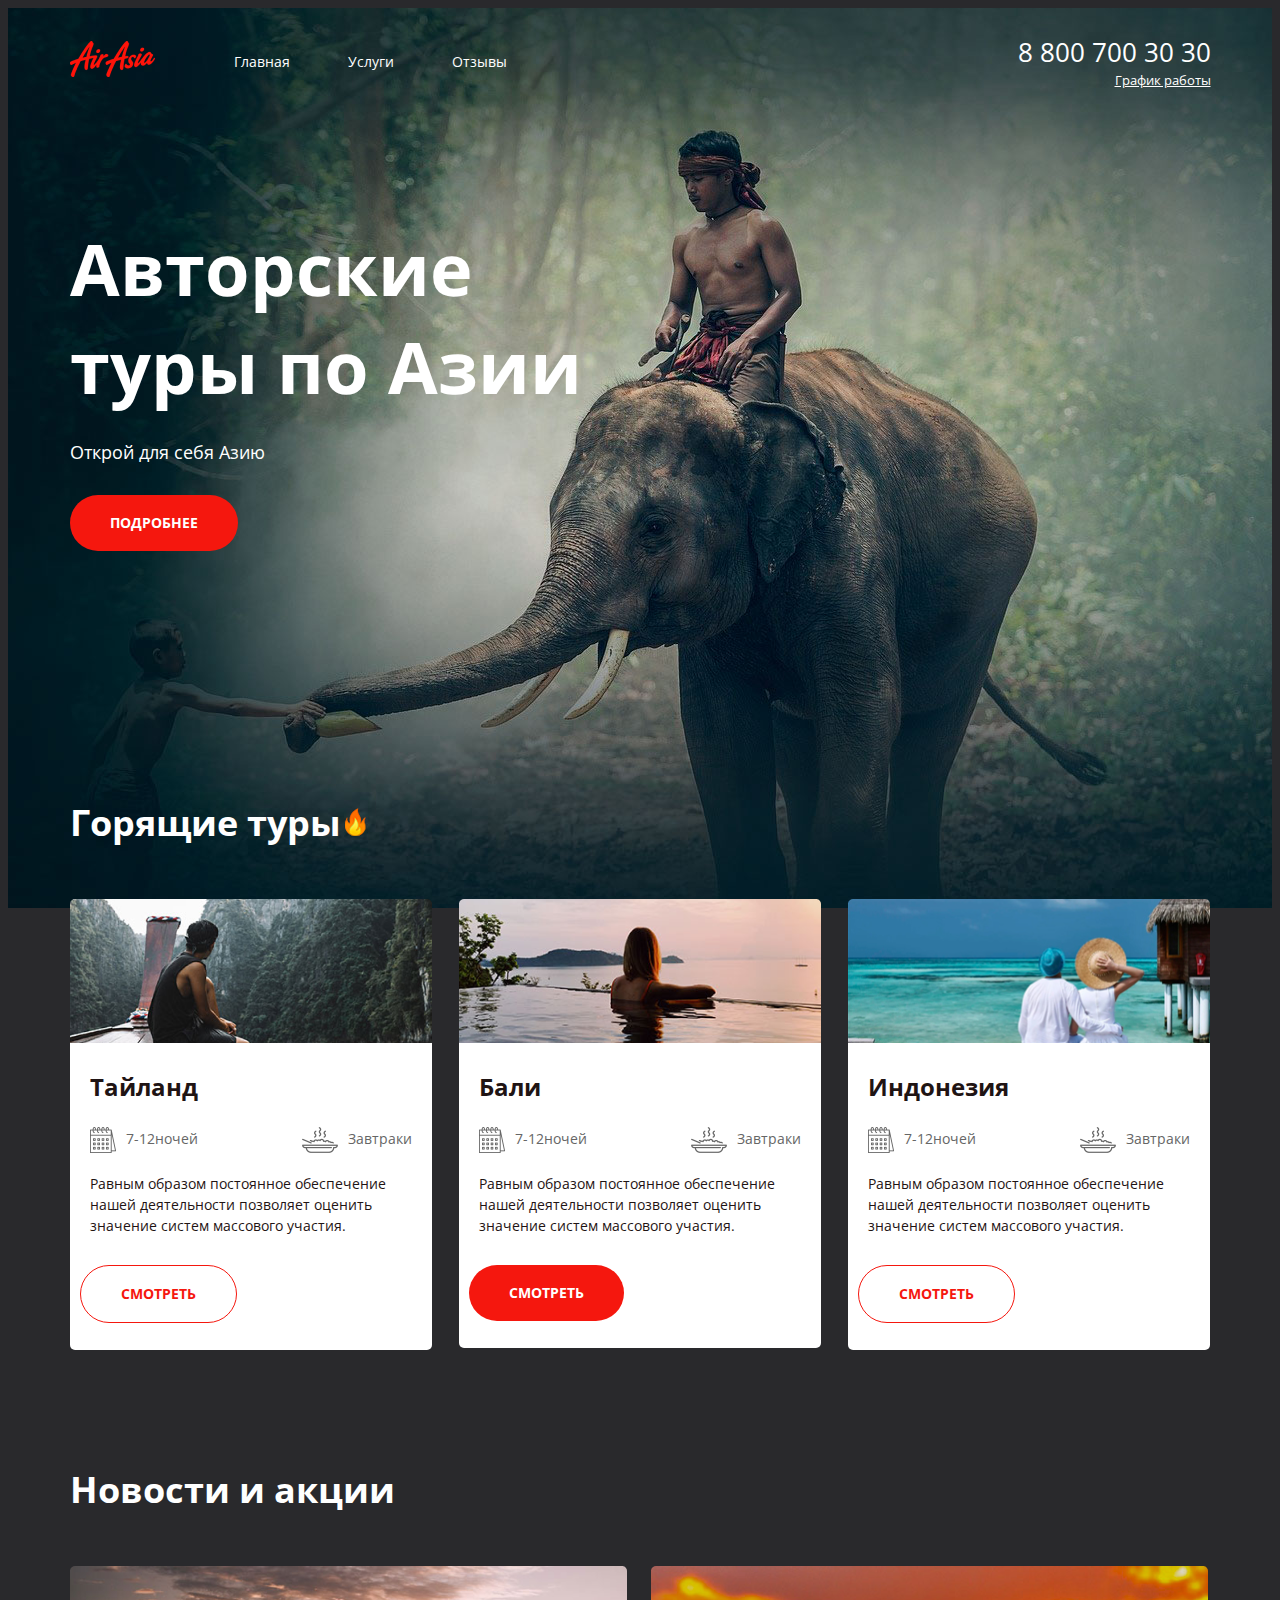
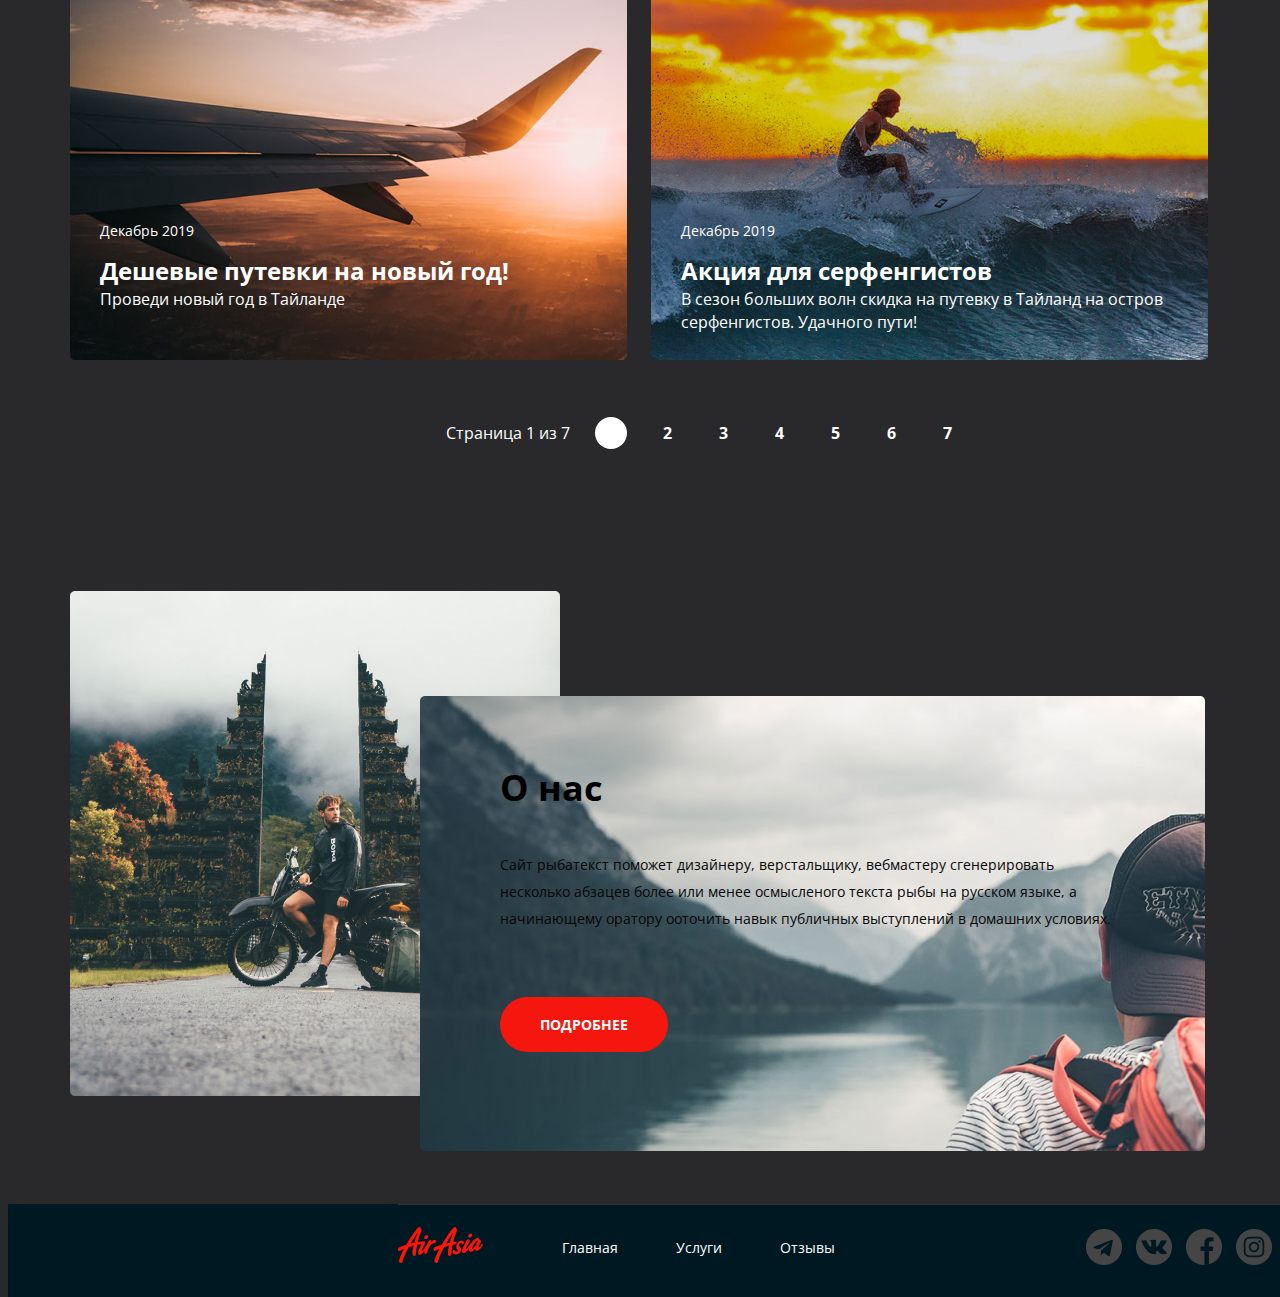
==== main.html @ 70e9b740 "скорректированные файлы" ====
<!DOCTYPE html>
<html lang="ru">
<head>
  <meta charset="UTF-8">
  <style>@import url('https://fonts.googleapis.com/css2?family=Open+Sans:wght@400;600;700&display=swap');</style>
  <link rel="stylesheet" href="main.css">
  <title>Document</title>
</head>

<body>
  <div class="wrapper main-page-wrapper">

    <div class="page_content">   
      <header class="header">
        <div class="container container_header">
          <div class="header__col">
            <a href="#" class="logo">
              <img src="./img/лого.png" alt="" class="logo__pic">
            </a>
            <nav class="menu">
            <ul class="menu__list">
              <li class="menu__item"><a href="#" class="menu__link menu__link_active" >Главная</a></li>
              <li class="menu__item"><a href="./services.html" class="menu__link">Услуги</a></li>
              <li class="menu__item"><a href="./reviews.html" class="menu__link">Отзывы</a></li>
            </ul>
          </nav>
          </div>

          <div class="header__col header__col_align-right">
            <address class="contacts">
              <a href="tel:+78007003030" class="contacts__phone">8 800 700 30 30</a>
              <div class="contacts__mode">График работы</div>
            </address>

          </div>

        </div>
      </header>
            
      
      <main class="main-content">
        <div class="container container_main">
          <div class="useful-info">
            <h1 class="useful-info__title">Авторские туры по Азии</h1>
            <div class="userfil-info__slogan">Открой для себя Азию</div>
            <a class="useful-info__btn btn" href="">Подробнее</a>
          </div>

          <div class="tours">
            <div class="container">
              <div class="tours__title-block">
                <h2 class="title tours__title">Горящие туры</h2>
                <img class="icon tours__title" src="./img/flame.png" alt="">
              </div>
          
            <ul class="tours__tabs">
              
              <li class="tours__item tour-card">
                <div class="tour-card__img-block">
                  <img class="tour__img" src="./img/river.png" alt="">
                </div>
                <div class="tour-card__content">
                  <h3 class="tour-card__title">Тайланд</h3>

                  <div class="tour-card__col">
                    <div class="tour-card__col_left">
                      <img class="tour-card__icon" src="./img/calendar.png" alt="">
                      <div class="tour-card__text">7-12ночей</div>
                    </div>
                    <div class="tour-card__col_right">
                      <img class="tour-card__icon" src="./img/meal.png" alt="">
                      <div class="tour-card__text">Завтраки</div>
                    </div>
                  </div>
                  <p class="tour-card__descr">
                    Равным образом постоянное обеспечение нашей деятельности позволяет оценить значение систем массового участия.
                  </p>
                  <a class="btn btn_white" href="">Смотреть</a>
                </div>
              </li>

              <li class="tours__item tour-card">
                <div class="tour-card__img-block">
                <img class="tours__img" src="./img/pool.png" alt="">
                </div>
                <div class="tour-card__content">
                  <h3 class="tour-card__title">Бали</h3>
                  <div class="tour-card__col">
                    <div class="tour-card__col_left">
                      <img class="tour-card__icon" src="./img/calendar.png" alt="">
                      <div class="tour-card__text">7-12ночей</div>
                    </div>
                    <div class="tour-card__col_right">
                      <img class="tour-card__icon" src="./img/meal.png" alt="">
                      <div class="tour-card__text">Завтраки</div>
                    </div>
                  </div>
                  <p class="tour-card__descr">
                   Равным образом постоянное обеспечение нашей деятельности позволяет оценить значение систем массового участия.
                  </p>
                  <a href="" class="btn btn_red">Смотреть</a>
                </div>
              </li>

              <li class="tours__item tour-card">
                <div class="tour-card__img-block">
                <img class="tours__img" src="./img/ocean.png" alt="">
                </div>
                <div class="tour-card__content">
                  <h3 class="tour-card__title">Индонезия</h3>
                  <div class="tour-card__col">
                    <div class="tour-card__col_left">
                      <img class="tour-card__icon"  src="./img/calendar.png" alt="">
                      <div class="tour-card__text">7-12ночей</div>
                    </div>
                    <div class="tour-card__col_right">
                      <img class="tour-card__icon" src="./img/meal.png" alt="">
                      <div class="tour-card__text">Завтраки</div>
                    </div>
                  </div>  
                  <p class="tour-card__descr">
                   Равным образом постоянное обеспечение нашей деятельности позволяет оценить значение систем массового участия.
                  </p>
                  <a href="" class="btn btn_white">Смотреть</a>
                </div>
              </li>
            </ul>
          </div>
        </div>
      </main>

    
    
    <section class="news">
      <div class="container">
        <h2 class="news__title title">Новости и акции</h2>

        <ul class="news__list">
          <li class="news__tab news__tab_plain">
            <div class="news__tab-container">
              <div class="news__date">Декабрь 2019</div>
              <div class="news__tab-title">Дешевые путевки на новый год!</div>
              <div class="news__slogan">
              Проведи новый год в Тайланде
              </div>
            </div>
          </li>
          <li class="news__tab news__tab_Surfer">
            <div class="news__tab-container">
              <div class="news__date">Декабрь 2019</div>
              <div class="news__tab-title">Акция для серфенгистов</div>
              <div class="news__slogan" >
              В сезон больших волн скидка на путевку в Тайланд на остров серфенгистов. Удачного пути!
              </div>
            </div>
          </li>
        </ul>
      </div>
      </section>

      <div class="pager">
        <div class="pager__display">Страница 1 из 7</div>
        <ul class="pager__list">
          <li class="pager__item pager__item_active"><a href="" class="pager__link">1</a></li>
          <li class="pager__item"><a href="" class="pager__link">2</a></li>
          <li class="pager__item"><a href="" class="pager__link">3</a></li>
          <li class="pager__item"><a href="" class="pager__link">4</a></li>
          <li class="pager__item"><a href="" class="pager__link">5</a></li>
          <li class="pager__item"><a href="" class="pager__link">6</a></li>
          <li class="pager__item"><a href="" class="pager__link">7</a></li>          
        </ul>
      </div>
    </section>
    

      <section class="about">
        <div class="container container_about">
          <div class="about__company">
            <h3 class="about__title">О нас</h3>
            <div class="about__company-text">
            <p class="about__p">Сайт рыбатекст поможет дизайнеру, верстальщику, вебмастеру сгенерировать несколько абзацев более или менее осмысленого текста рыбы на русском языке, а начинающему оратору ооточить навык публичных выступлений в домашних условиях.</p>
            </div>
            <a class="about__btn btn" href="">Подробнее</a>
          </div>
        </div>
      </section>

    </div> 


      <footer class="footer">
        <div class="container footer-container__content">
          <div class="footer__col footer__col_align-left">
            <a href="#" class="logo">
            <img src="./img/лого.png" alt="" class="logo__pic">
          </a>
          <nav class="menu">
            <ul class="menu__list">
              <li class="menu__item"><a href="#" class="menu__link menu__link_active" >Главная</a></li>
              <li class="menu__item"><a href="./services.html" class="menu__link">Услуги</a></li>
              <li class="menu__item"><a href="./reviews.html" class="menu__link">Отзывы</a></li>
            </ul>
          </nav>
          </div>

          <div class="footer__col footer__col_align-right">
            <ul class="socials">
              <li class="socials__item socials__item_telegram"><a href="" class="socials__link"></a></li>
              <li class="socials__item socials__item_vk"><a href="" class="socials__link"></a></li>
              <li class="socials__item socials__item_fb"><a href="" class="socials__link"></a></li>
              <li class="socials__item socials__item_insta"><a href="" class="socials__link"></a></li>
            </ul>

            <address class="contacts">
              <div class="contacts__workhours">Бесплатный звонок по России</div>
              <a href="tel:+78007003030" class="contacts__phone">8 800 700 30 30</a>
            </address>
          </div>
        </div>
      </footer>
     
    

  </div>
</body>

</html>
---- main.css ----
body {
  font-family: "Open Sans", Helvetica, sans-serif;
  color: #fff;
  font-size: 14px;
  line-height: 1.42;
  background: #29292c;
}

a {
  color: inherit;
}

ul {
  padding: 0;
  margin: 0;
}

ul li {
  list-style: none;
}

h1, h2, h3, h4, h5, h6 {
  margin: 0;
  font-weight: normal;
}

p {
  margin-top: 0;
}

* {
  box-sizing: border-box;
}

.main-page-wrapper {
  background: url(./img/main1.png) center top no-repeat, url(./img/main2.png) center bottom 165px no-repeat, #001821;
}

.container {
  margin: 0 auto;
  width: 1141px;
}

.container_header {
  display: flex;
  align-items: center;
  justify-content: space-between;
}

.header {
  align-items: center;
  vertical-align: middle;
  margin-bottom: 130px;
  padding-top: 26px;
  display: flex;
  justify-content: space-between;
}

.header__col {
  display: flex;
  align-items: center;
}

.header__col_align-right {
  justify-content: flex-end;
}

.logo {
  display: block;
  top: 29px;
  left: 0;
  margin-right: 79px;
}

.menu {
  display: inline-block;
  top: 42px;
  left: 554px;
}


.menu__item {
  display: inline-block;
  vertical-align: middle;
  margin-right: 54px;
}

.menu__link {
  font-size: 14px;
  text-decoration: none;
}

.contacts__phone {
  text-decoration: none;
  font-size: 26px;
  margin-bottom: 4px;
}

 .contacts {
  font-style: normal;
  text-align: right;
}

 .contacts__mode {
   font-size: 13px;
   text-decoration: underline;
}

.container_main {
  display: flex;
  flex-direction: column;
  justify-content: space-between;
  min-height: 500px;
}

.useful-info {
  width: 50%;
}

.useful-info__title {
  font-size: 72px;
  font-weight: bold;
  line-height: 98px;
  margin-bottom: 27px;
}

.userfil-info__slogan {
  font-size: 18px;
  font-weight: normal;
  line-height: 20px;
  margin-bottom: 33px;
}


.btn {
  display: inline-block;
  background: #F5170E;
  border-radius: 35px;
  padding: 18px 40px;
  color: #FFFFFF;
  font-weight: bold;
  text-transform: uppercase;
  text-decoration: none;
}

.useful-info__btn {
  margin-bottom: 246px;
}

.tours {
  margin-bottom: 46px;
}

.tours__title-block {
  margin-right: 12px;
}

.h2 {
  margin-right: 12px;
}

.tours__title {
  display: inline-block;
}


.title {
  font-size: 36px;
  font-weight: bold;
  margin-bottom: 51px;
}

.tours__tabs {
  display: flex;
  justify-content: space-between;
}

.tour-card__img-block {
  width: 362px;
  height: 144px;
  background: url(.jpg);
  border-radius: 5px 5px 0px 0px;
}

.tours__item {
  margin-right: 27px;
  max-width: 362px;
  width: calc(100% / 3 - 18px);
}

.tour-card__content {
  min-height: 305px;
  color: #1f1414;
  background: #FFFFFF;
  border-radius: 0px 0px 5px 5px;
  padding: 27px 20px;
  margin-bottom: 68px;
}

.tour-card__title {
  font-weight: bold;
  font-size: 24px;
  margin-bottom: 23px;
}

.tour-card__col {
  display: flex;
  justify-content: space-between;
  align-items: center;
}

.tour-card__col_left {
  display: flex;
  justify-content: space-between;
  align-items: center;
}

.tour-card__col_right {
  display: flex;
  justify-content: space-between;
  justify-content: flex-end;
  align-items: center;
}

.tour-card__col :last-child {
  margin-right: 0;
}

.tour-card__icon {
  height: 26px;
  background: url;
  margin-right: 10px;
}

.tour-card__text {
  height: 22px;
  color: #666666;
}

.tour-card__descr {
  font-weight: normal;
  font-size: 14px;
  line-height: 21px;
  align-items: center;
  margin-top: 20px;
}

.btn_white {
  background: #FFFFFF;
  color: #F5170E;
  border: 1px solid #F5170E;
  vertical-align: bottom;
  margin-top: 15px;
  margin-left: -10px;
}

.btn_red {
  vertical-align: bottom;
  margin-top: 15px;
  margin-left: -10px;
}

.news__list {
  margin-bottom: 57px;
}

.news__tab {
  display: inline-block;
  vertical-align: top;
  position: relative;
  max-width: 557px;
}

.news__tab img {
  display: flex;
  justify-content: space-between;
  object-fit: cover;
  width: 557px;
  height: 394px;
  background: url(.jpg);
  border-radius: 5px;
}

.news__tab_plain {
  background: url(./img/plain.png);
  width: 557px;
  height: 394px;
  margin-right: 20px;
}

.news__tab_Surfer {
  background: url(./img/Surfer.png);
  width: 557px;
  height: 394px;
}


.news__tab-container {
  display: flex;
  flex-direction: column;
  margin-top: 229px;
  left: 0;
  right: 0;
  bottom: 0;
  padding: 26px 30px;
  min-height: 116px;
}

.news__date {
  font-weight: normal;
  font-size: 14px;
  margin-bottom: 13px;
}

.news__tab-title {
  font-weight: bold;
  font-size: 24px;
}

.news__slogan {
  font-weight: normal;
  font-size: 16px;
  
}



.pager {
  display: flex;
  justify-content: center;
  align-items: center;
  text-align: center;
  font-size: 16px;
  line-height: 32px;
  margin-bottom: 142px;
  margin-left: 153px;
}



.pager__display {
  margin-right: 25px;
}

.pager__list {
  display: flex;
  align-items: center;
}

.pager__item {
  text-align: center;
  margin-right: 24px;
}

.pager__link {
  display: block;
  width: 32px;
  height: 32px;
  border-radius: 50%;
  text-decoration: none;
  font-weight: bold;
  font-size: 16px;
}

.pager__item_active .pager__link{
  background: #FFFFFF;
}


.about {
  margin-bottom: 53px;
}

.container_about:before {
  content: "";
  display: block;
  vertical-align: top;
  width: 490px;
  height: 505px;
  background: url(./img/gates.png);
}

.about__company {
  background: url(./img/mountains.png);
  padding: 150px 80px;
  width: 785px;
  height: 455px;
  display: inline-block;
  vertical-align: top;
  margin-left: 350px;
  margin-top: -400px;
}

.about__title {
  font-weight: bold;
  font-size: 36px;
  color: #000000;
  margin-bottom: 37px;
  margin-top: -84px;
}

.about__company_text {
  font-weight: normal;
  font-size: 16px;
  color: #060606;
  margin-bottom: 43px;
  max-width: 785px;
}

.about__company-text p{
  margin-bottom: 20px;
}

.about__p {
  color: #060606;
  line-height: 27px;
}

.about__btn {
  margin-top: 45px;
}

.about__company_text p:last-child{
  margin-bottom: 0;
}

html, body {
  height: 100%;
}

.wrapper {
  display: flex;
  flex-direction: column;
  height: 100%;
}

.page_content {
  flex: 1 0 auto;
}


.footer {
  background: #001821;
  width: 1920px;
}

.footer-container__content {
  border-top: 1px solid #353538;
  display: flex;
  justify-content: space-between;
  vertical-align: middle;
  height: 92.64px;
}

.footer__col {
  display: flex;
  align-items: flex-end;
  margin-bottom: 57px;
}

.footer__col_align-left {
  align-items: center;
  margin-top: 42px;
}

.footer__col_align-right {
  align-items: flex-end;
  align-items: center;
  margin-top: 42px;
}

.contacts__workhours {
  color: #9A9A9A;
  font-size: 11px;
}

.socials__link {
  display: block;
  text-decoration: none;
  width: 36px;
  height: 36px;
  background: center center no-repeat;
}

.socials__item {
  display: inline-block;
  vertical-align: middle;
  margin-right: 10px;
}

.socials__item:last-child {
  margin-right: 0;
}

.socials {
  margin-right: 74px;
  top: 49px;
  right: 300px;
}

.socials__item_telegram .socials__link {
  background-image: url(./img/telegram.png);
}

.ssocials__item_telegram .socials__link:hover {
  background-image: url(./img/telegram-hover.png.png);
}

.socials__item_vk .socials__link {
  background-image: url(./img/vk.png);
}

.socials__item_vk .socials__link:hover {
  background-image: url(./img/vk-hover.png.png);
}

.socials__item_fb .socials__link {
  background-image: url(./img/f.png);
}

.socials__item_fb .socials__link:hover {
  background-image: url(./img/f-hover.png.png);
}

.socials__item_insta .socials__link {
    background-image: url(./img/in.png);
}
  
.socials__item_insta .socials__link:hover {
    background-image: url(./img/in-hover.png.png);
}
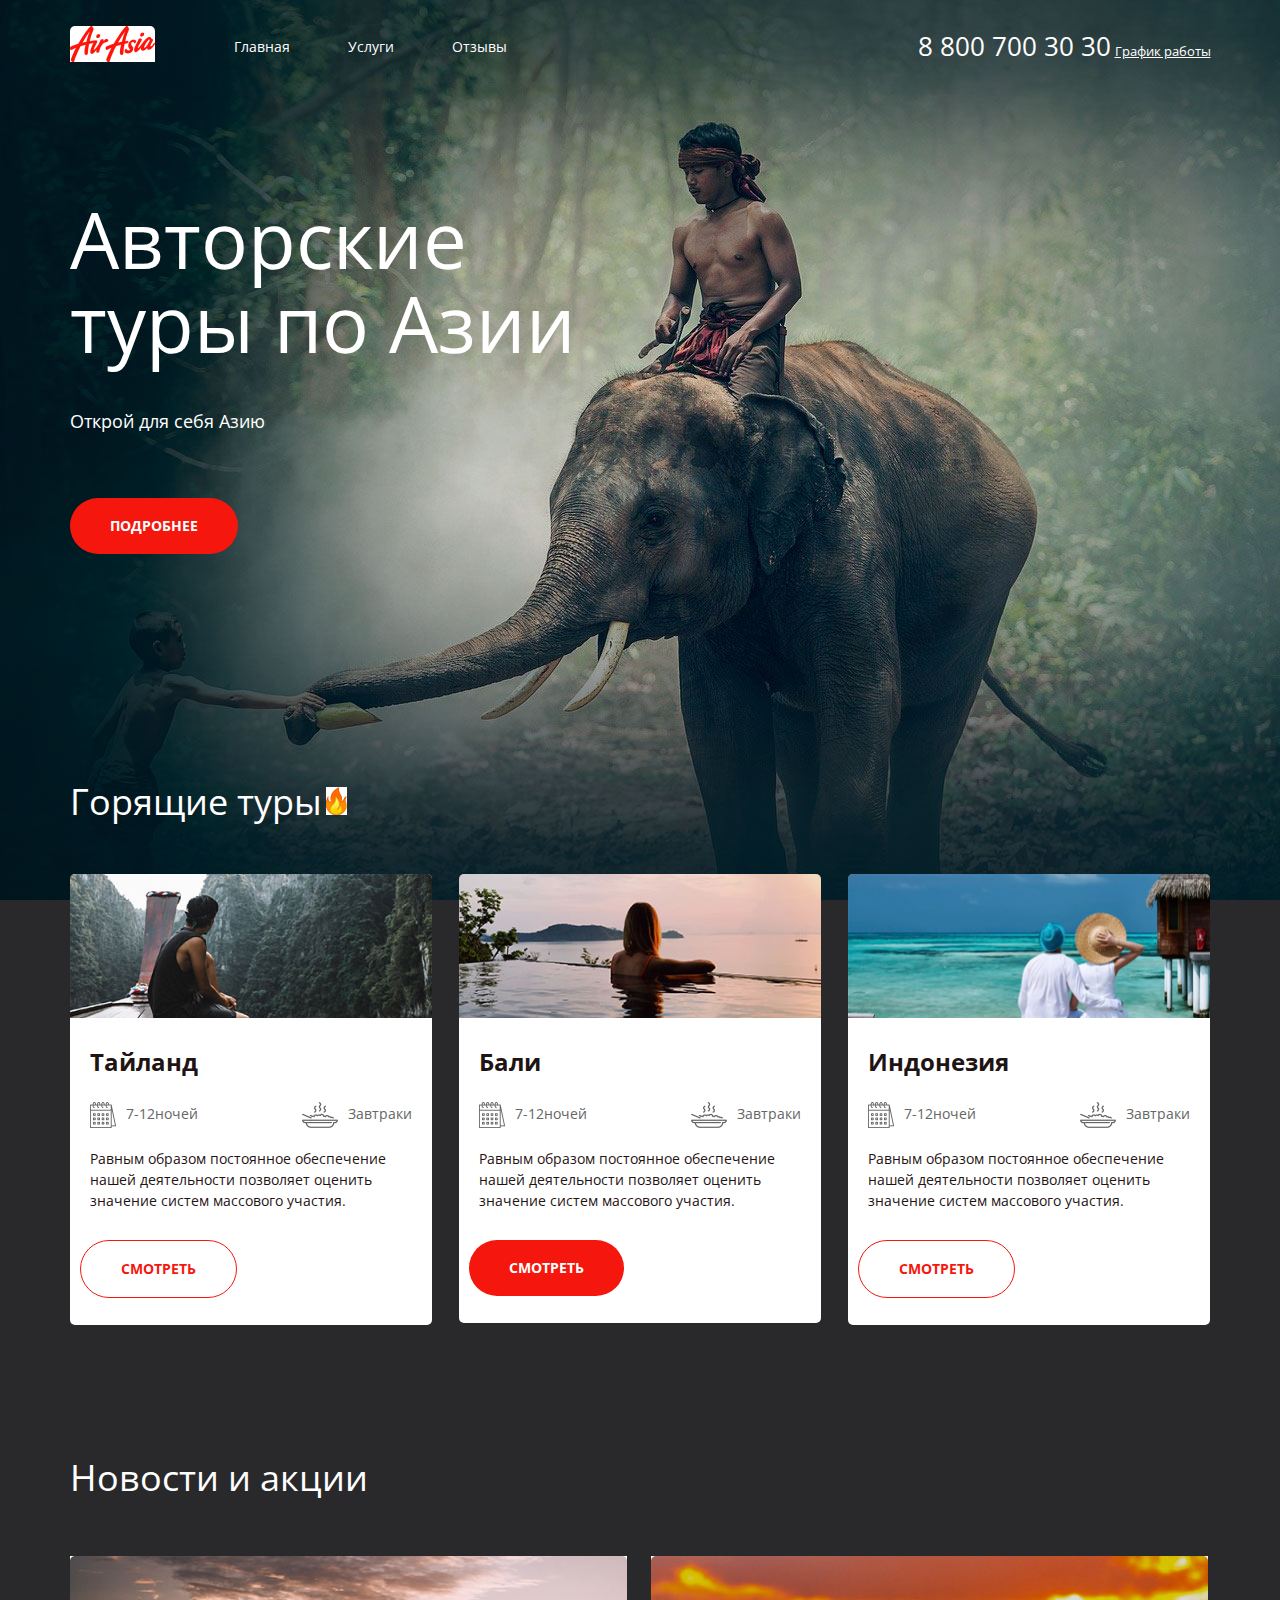
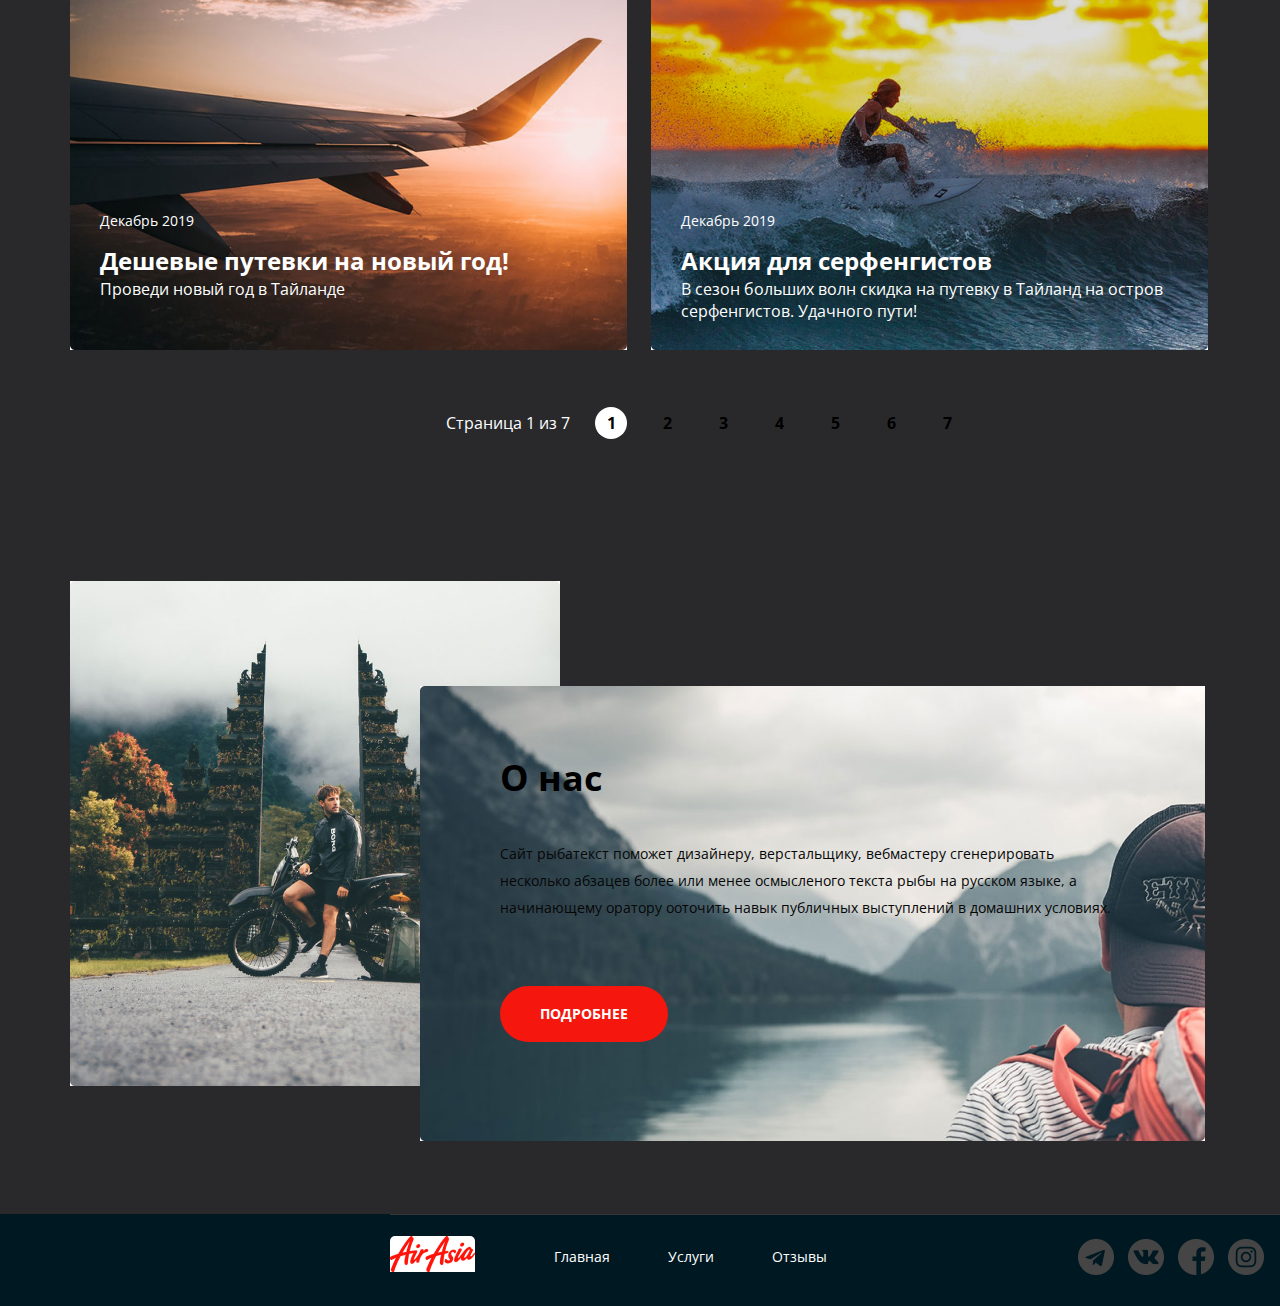
==== commit 9330c3bc: "корректировка файлов и структуры" ====
--- a/main.html
+++ b/main.html
@@ -3,19 +3,19 @@
 <head>
   <meta charset="UTF-8">
   <style>@import url('https://fonts.googleapis.com/css2?family=Open+Sans:wght@400;600;700&display=swap');</style>
-  <link rel="stylesheet" href="main.css">
+  <link rel="stylesheet" href="./css/main.css">
   <title>Document</title>
 </head>
 
 <body>
   <div class="wrapper main-page-wrapper">
 
-    <div class="page_content">   
+    <div class="page-content">   
       <header class="header">
         <div class="container container_header">
           <div class="header__col">
             <a href="#" class="logo">
-              <img src="./img/лого.png" alt="" class="logo__pic">
+              <img src="./img/лого.jpg" alt="" class="logo__pic">
             </a>
             <nav class="menu">
             <ul class="menu__list">
@@ -29,9 +29,22 @@
           <div class="header__col header__col_align-right">
             <address class="contacts">
               <a href="tel:+78007003030" class="contacts__phone">8 800 700 30 30</a>
-              <div class="contacts__mode">График работы</div>
+
+              <div class="dropdown">
+                <a class="dropdown__link" href="#">График работы</a>
+                <div class="dropdown__menu">
+                  <ul class="dropdown__list">
+                    <li class="dropdown__item">
+                      <img class="dropdowm__text" src="./img/dropdown/time.jpg" alt="">
+                    </li>
+                    <li class="dropdown__item">
+                      <img class="dropdowm__text" src="./img/dropdown/lunch.jpg" alt="">
+                    </li>
+                  </ul>
+                </div>
+              </div>
+          
             </address>
-
           </div>
 
         </div>
@@ -39,9 +52,9 @@
             
       
       <main class="main-content">
-        <div class="container container_main">
+        <div class="container container_main-main">
           <div class="useful-info">
-            <h1 class="useful-info__title">Авторские туры по Азии</h1>
+            <h1 class="name">Авторские туры по Азии</h1>
             <div class="userfil-info__slogan">Открой для себя Азию</div>
             <a class="useful-info__btn btn" href="">Подробнее</a>
           </div>
@@ -50,48 +63,48 @@
             <div class="container">
               <div class="tours__title-block">
                 <h2 class="title tours__title">Горящие туры</h2>
-                <img class="icon tours__title" src="./img/flame.png" alt="">
+                <img class="icon tours__title" src="./img/flame.jpg" alt="">
               </div>
           
             <ul class="tours__tabs">
               
               <li class="tours__item tour-card">
                 <div class="tour-card__img-block">
-                  <img class="tour__img" src="./img/river.png" alt="">
+                  <img class="tour__img" src="./img/river.jpg" alt="">
                 </div>
                 <div class="tour-card__content">
                   <h3 class="tour-card__title">Тайланд</h3>
 
                   <div class="tour-card__col">
                     <div class="tour-card__col_left">
-                      <img class="tour-card__icon" src="./img/calendar.png" alt="">
+                      <img class="tour-card__icon" src="./img/calendar.jpg" alt="">
                       <div class="tour-card__text">7-12ночей</div>
                     </div>
                     <div class="tour-card__col_right">
-                      <img class="tour-card__icon" src="./img/meal.png" alt="">
+                      <img class="tour-card__icon" src="./img/meal.jpg" alt="">
                       <div class="tour-card__text">Завтраки</div>
                     </div>
                   </div>
                   <p class="tour-card__descr">
                     Равным образом постоянное обеспечение нашей деятельности позволяет оценить значение систем массового участия.
                   </p>
-                  <a class="btn btn_white" href="">Смотреть</a>
+                  <a class="btn btn_white-tours" href="">Смотреть</a>
                 </div>
               </li>
 
               <li class="tours__item tour-card">
                 <div class="tour-card__img-block">
-                <img class="tours__img" src="./img/pool.png" alt="">
+                <img class="tours__img" src="./img/pool.jpg" alt="">
                 </div>
                 <div class="tour-card__content">
                   <h3 class="tour-card__title">Бали</h3>
                   <div class="tour-card__col">
                     <div class="tour-card__col_left">
-                      <img class="tour-card__icon" src="./img/calendar.png" alt="">
+                      <img class="tour-card__icon" src="./img/calendar.jpg" alt="">
                       <div class="tour-card__text">7-12ночей</div>
                     </div>
                     <div class="tour-card__col_right">
-                      <img class="tour-card__icon" src="./img/meal.png" alt="">
+                      <img class="tour-card__icon" src="./img/meal.jpg" alt="">
                       <div class="tour-card__text">Завтраки</div>
                     </div>
                   </div>
@@ -104,30 +117,30 @@
 
               <li class="tours__item tour-card">
                 <div class="tour-card__img-block">
-                <img class="tours__img" src="./img/ocean.png" alt="">
+                <img class="tours__img" src="./img/ocean.jpg" alt="">
                 </div>
                 <div class="tour-card__content">
                   <h3 class="tour-card__title">Индонезия</h3>
                   <div class="tour-card__col">
                     <div class="tour-card__col_left">
-                      <img class="tour-card__icon"  src="./img/calendar.png" alt="">
+                      <img class="tour-card__icon"  src="./img/calendar.jpg" alt="">
                       <div class="tour-card__text">7-12ночей</div>
                     </div>
                     <div class="tour-card__col_right">
-                      <img class="tour-card__icon" src="./img/meal.png" alt="">
+                      <img class="tour-card__icon" src="./img/meal.jpg" alt="">
                       <div class="tour-card__text">Завтраки</div>
                     </div>
                   </div>  
                   <p class="tour-card__descr">
                    Равным образом постоянное обеспечение нашей деятельности позволяет оценить значение систем массового участия.
                   </p>
-                  <a href="" class="btn btn_white">Смотреть</a>
+                  <a href="" class="btn btn_white-tours">Смотреть</a>
                 </div>
               </li>
             </ul>
           </div>
         </div>
-      </main>
+      
 
     
     
@@ -158,7 +171,7 @@
       </div>
       </section>
 
-      <div class="pager">
+      <div class="pager pager_main">
         <div class="pager__display">Страница 1 из 7</div>
         <ul class="pager__list">
           <li class="pager__item pager__item_active"><a href="" class="pager__link">1</a></li>
@@ -187,12 +200,14 @@
 
     </div> 
 
+      </main>
+
 
       <footer class="footer">
         <div class="container footer-container__content">
           <div class="footer__col footer__col_align-left">
             <a href="#" class="logo">
-            <img src="./img/лого.png" alt="" class="logo__pic">
+            <img src="./img/лого.jpg" alt="" class="logo__pic">
           </a>
           <nav class="menu">
             <ul class="menu__list">
--- a/css/main.css
+++ b/css/main.css
@@ -0,0 +1,22 @@
+@import url(./layout/normalize.css);
+@import url(./layout/base.css);
+
+@import url(./blocks/welcom.css);
+@import url(./blocks/container\ main-main.css);
+@import url(./blocks/header.css);
+@import url(./blocks/btn.css);
+@import url(./blocks/tours.css);
+@import url(./blocks/news.css);
+@import url(./blocks/pager.css);
+@import url(./blocks/about.css);
+@import url(./blocks/top-line.css);
+@import url(./blocks/name.css);
+@import url(./blocks/breadcrumbs.css);
+@import url(./blocks/reviews.css);
+@import url(./blocks/separator.css);
+@import url(./blocks/feedback.css);
+@import url(./blocks/offers.css);
+@import url(./blocks/partners.css);
+@import url(./blocks/brends.css);
+@import url(./blocks/footer.css);
+@import url(./blocks/dropdown.css);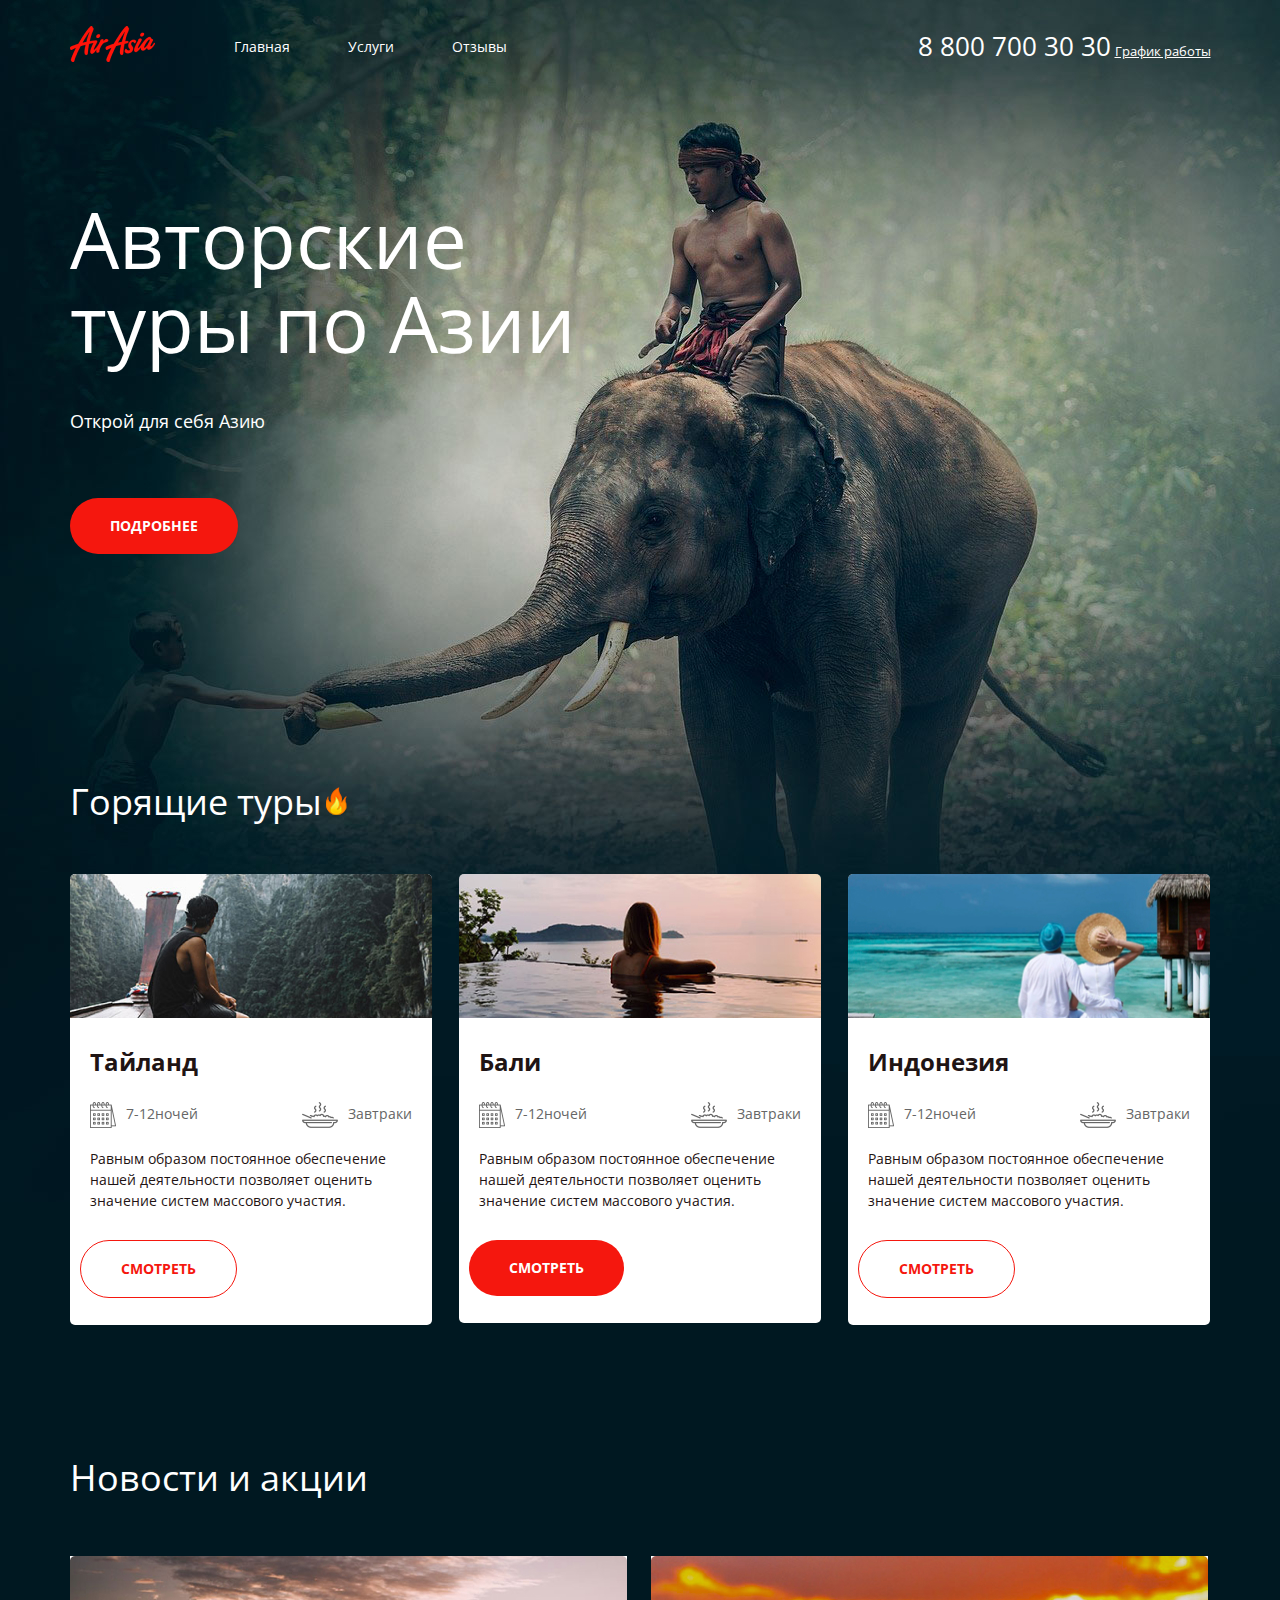
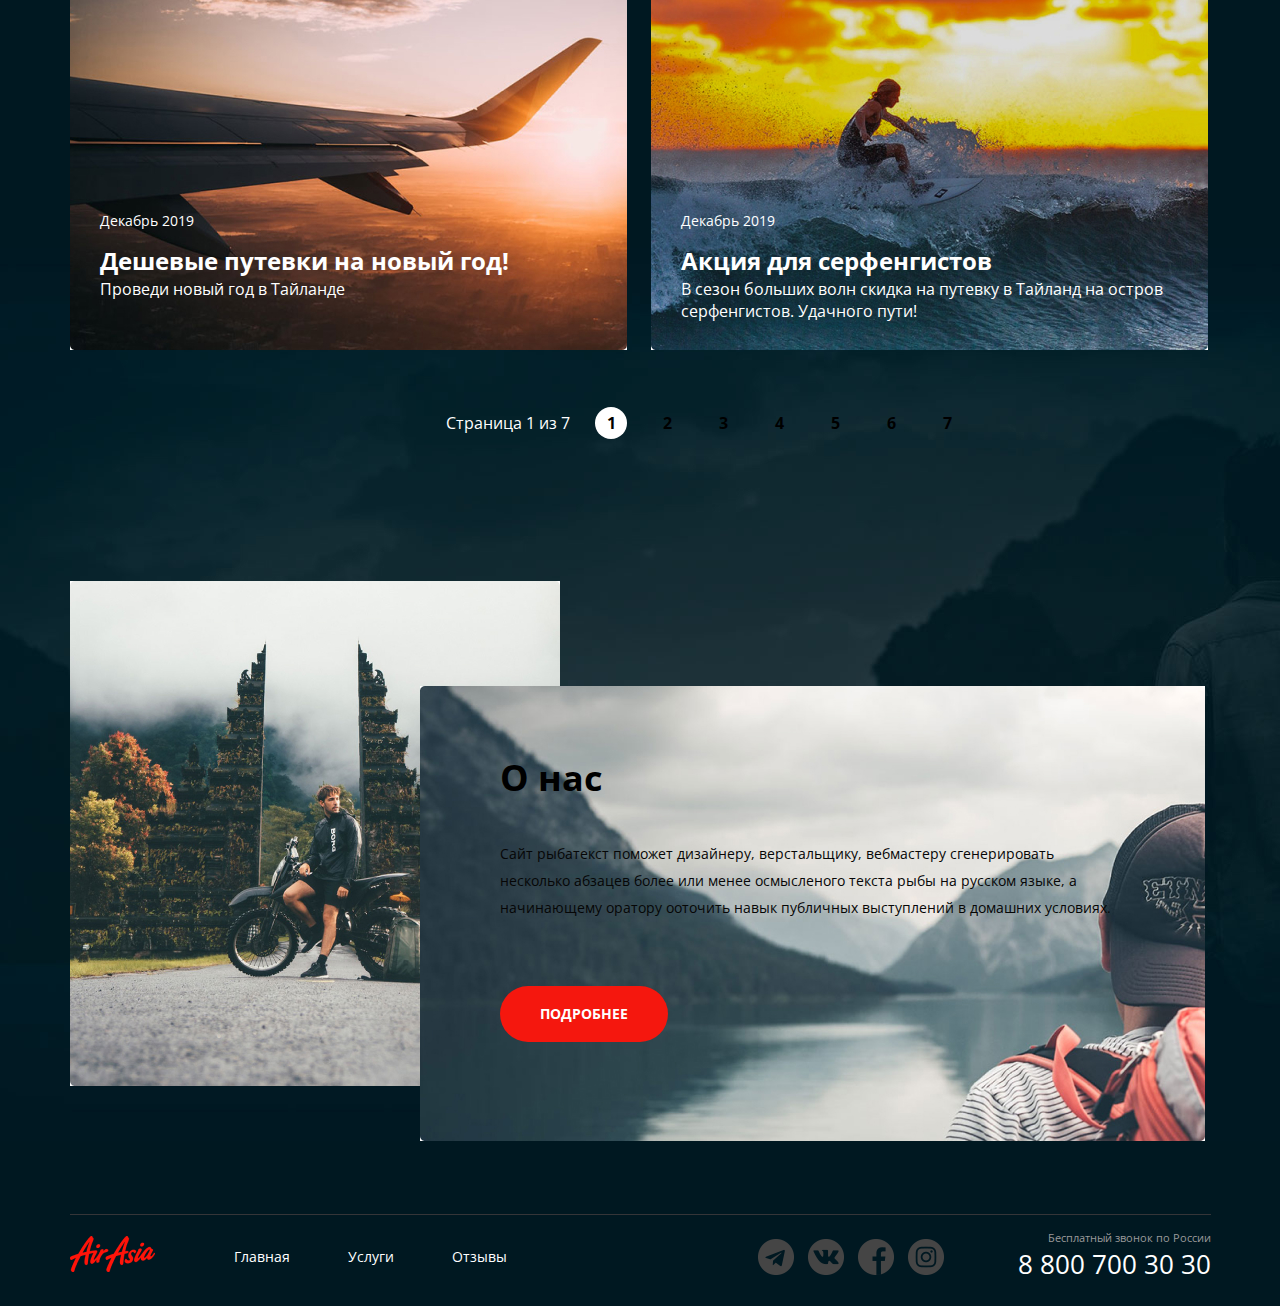
==== commit 711ae407: "обновление файлов" ====
--- a/main.html
+++ b/main.html
@@ -15,7 +15,7 @@
         <div class="container container_header">
           <div class="header__col">
             <a href="#" class="logo">
-              <img src="./img/лого.jpg" alt="" class="logo__pic">
+              <img src="./img/лого.png" alt="" class="logo__pic">
             </a>
             <nav class="menu">
             <ul class="menu__list">
@@ -63,7 +63,7 @@
             <div class="container">
               <div class="tours__title-block">
                 <h2 class="title tours__title">Горящие туры</h2>
-                <img class="icon tours__title" src="./img/flame.jpg" alt="">
+                <img class="icon tours__title" src="./img/flame.png" alt="">
               </div>
           
             <ul class="tours__tabs">
@@ -207,7 +207,7 @@
         <div class="container footer-container__content">
           <div class="footer__col footer__col_align-left">
             <a href="#" class="logo">
-            <img src="./img/лого.jpg" alt="" class="logo__pic">
+            <img src="./img/лого.png" alt="" class="logo__pic">
           </a>
           <nav class="menu">
             <ul class="menu__list">
